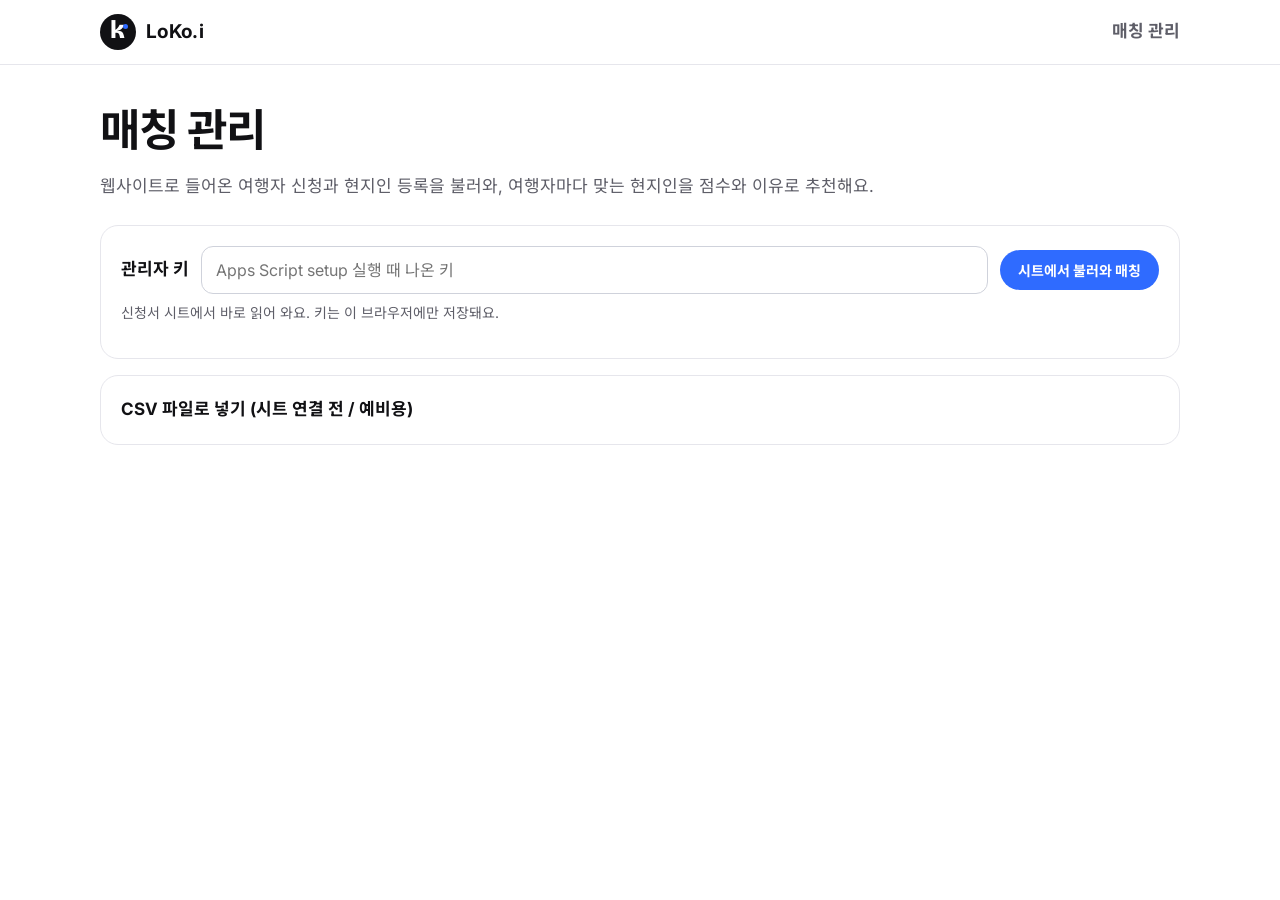
==== admin/index.html @ ffa2587c "Admin: explain verified filter, re-run when toggled Co-Authored-By: Claude Opus 5.5 <noreply@anthrop" ====
<!doctype html>
<html lang="ko">
<head>
<meta charset="utf-8">
<meta name="viewport" content="width=device-width, initial-scale=1">
<meta name="robots" content="noindex, nofollow">
<title>매칭 관리 — LoKo.i</title>
<link rel="preconnect" href="https://fonts.googleapis.com">
<link rel="preconnect" href="https://fonts.gstatic.com" crossorigin>
<link rel="stylesheet" href="https://fonts.googleapis.com/css2?family=Bricolage+Grotesque:opsz,wght@12..96,800&family=Inter:wght@400;500;600;700&family=Noto+Sans+KR:wght@400;500;700&display=swap">
<link rel="stylesheet" href="../assets/style.css">
<style>
  .admin { padding-top: 32px; padding-bottom: 80px; }
  .admin h1 { font-family: var(--font-head); font-size: clamp(30px, 5vw, 44px); letter-spacing: -1px; margin: 0 0 6px; }
  .lead { color: var(--ink-3); margin: 0 0 24px; }
  .panel { border: 1px solid var(--line); border-radius: var(--radius); padding: 20px; background: #fff; }
  .loaders { display: grid; grid-template-columns: repeat(2, minmax(0, 1fr)); gap: 16px; margin-bottom: 16px; }
  @media (max-width: 700px) { .loaders { grid-template-columns: minmax(0, 1fr); } }
  .loaders label { font-weight: 700; display: block; margin-bottom: 8px; }
  .loaders input[type=file] { width: 100%; font: 15px var(--font-body); }
  .bar-row { display: flex; gap: 12px; flex-wrap: wrap; align-items: center; margin-bottom: 24px; }
  .stats { display: grid; grid-template-columns: repeat(4, minmax(0, 1fr)); gap: 12px; margin-bottom: 24px; }
  @media (max-width: 700px) { .stats { grid-template-columns: repeat(2, minmax(0, 1fr)); } }
  .stat { background: var(--bg-soft); border-radius: 14px; padding: 16px; }
  .stat b { display: block; font: 800 30px var(--font-head); }
  .stat span { color: var(--ink-3); font-size: 14px; }
  h2.sec { font-family: var(--font-head); font-size: 24px; margin: 28px 0 12px; letter-spacing: -.4px; }
  .match { display: grid; grid-template-columns: minmax(0, 1fr) 120px minmax(0, 1fr); gap: 16px; align-items: center; border: 1px solid var(--line); border-radius: 14px; padding: 16px; margin-bottom: 10px; background: #fff; }
  @media (max-width: 700px) { .match { grid-template-columns: minmax(0, 1fr); } }
  .who b { display: block; font-size: 16px; }
  .who small { color: var(--ink-3); font-size: 13px; }
  .score { text-align: center; }
  .score b { font: 800 34px var(--font-head); color: var(--accent-ink); line-height: 1; }
  .meter { height: 8px; background: var(--bg-soft); border-radius: 99px; overflow: hidden; margin-top: 8px; }
  .meter i { display: block; height: 100%; background: var(--accent); border-radius: 99px; }
  .reasons { grid-column: 1 / -1; display: flex; flex-wrap: wrap; gap: 6px; }
  .tag { font-size: 13px; padding: 4px 10px; border-radius: 99px; background: var(--accent-soft); color: var(--accent-ink); }
  .tag.warn { background: #FFF5DA; color: #6B4A00; }
  .tag.no { background: #FDECEC; color: var(--danger); }
  .tag.part { background: var(--bg-soft); color: var(--ink-3); }
  details.trav { border: 1px solid var(--line); border-radius: 14px; padding: 0 16px; margin-bottom: 8px; background: #fff; }
  details.trav summary { cursor: pointer; padding: 14px 0; font-weight: 700; min-height: 44px; }
  .pick { display: flex; gap: 12px; align-items: center; padding: 8px 0; border-top: 1px solid var(--line); flex-wrap: wrap; }
  .pick .n { font: 800 18px var(--font-head); width: 44px; color: var(--accent-ink); }
  .empty { color: var(--ink-3); }
  .note { font-size: 14px; color: var(--ink-3); margin-top: 6px; }
</style>
</head>
<body>
<header class="site-header">
  <div class="wrap">
    <a class="brand" href="../index.html"><span class="brand-mark" aria-hidden="true">k</span>LoKo.i</a>
    <span style="margin-left:auto;font-weight:700;color:var(--ink-3)">매칭 관리</span>
  </div>
</header>
<main class="wrap admin">
  <h1>매칭 관리</h1>
  <p class="lead">웹사이트로 들어온 여행자 신청과 현지인 등록을 불러와, 여행자마다 맞는 현지인을 점수와 이유로 추천해요.</p>

  <div class="panel" style="margin-bottom:16px">
    <div class="bar-row" style="margin-bottom:8px">
      <label for="akey" style="font-weight:700">관리자 키</label>
      <input id="akey" type="password" autocomplete="off" placeholder="Apps Script setup 실행 때 나온 키" style="flex:1 1 260px;min-width:0">
      <button class="btn btn-primary btn-sm" id="load" type="button">시트에서 불러와 매칭</button>
    </div>
    <p class="note" id="loadMsg">신청서 시트에서 바로 읽어 와요. 키는 이 브라우저에만 저장돼요.</p>
  </div>

  <details class="panel" style="padding:12px 20px"><summary style="cursor:pointer;font-weight:700;min-height:44px;display:flex;align-items:center">CSV 파일로 넣기 (시트 연결 전 / 예비용)</summary>
    <div class="loaders">
      <div><label for="fT">① 여행자 신청 CSV</label><input id="fT" type="file" accept=".csv,text/csv"></div>
      <div><label for="fL">② 현지인 등록 CSV</label><input id="fL" type="file" accept=".csv,text/csv"></div>
    </div>
    <div class="bar-row">
      <label class="check"><input type="checkbox" id="verified" checked><span>신원 확인 완료(status = 확인 완료)인 현지인만</span></label>
      <button class="btn btn-primary btn-sm" id="run" type="button">매칭 실행</button>
      <button class="btn btn-dark btn-sm" id="demo" type="button">예시 데이터로 보기</button>
    </div>
    <p class="note">시트 메뉴: 파일 › 다운로드 › 쉼표로 구분된 값(.csv). 탭마다 한 번씩 내려받으세요. 파일은 이 브라우저 안에서만 처리돼요.</p>
  </details>

  <div id="out" aria-live="polite"></div>
</main>
<script src="../assets/config.js"></script>
<script src="../assets/match.js"></script>
<script src="sample.js"></script>
<script>
(function () {
  var data = { travelers: null, locals: null };
  var LABEL = { activity: '활동', area: '지역', time: '시간', level: '언어', local: '한국인', balance: '배분' };

  function el(tag, cls, text) {
    var e = document.createElement(tag);
    if (cls) e.className = cls;
    if (text != null) e.textContent = text;
    return e;
  }
  function readFile(input, key) {
    input.addEventListener('change', function () {
      var f = input.files[0]; if (!f) return;
      var r = new FileReader();
      r.onload = function () { data[key] = LokoMatch.parseCSV(r.result); };
      r.readAsText(f, 'utf-8');
    });
  }
  readFile(document.getElementById('fT'), 'travelers');
  readFile(document.getElementById('fL'), 'locals');

  function byId(list) { var m = {}; list.forEach(function (x) { m[x.id] = x; }); return m; }

  var last = null;
  function render(travelers, locals, demo) {
    last = [travelers, locals, demo];
    var out = document.getElementById('out'); out.textContent = '';
    var now = new Date(), today = now.getFullYear() + '-' + ('0' + (now.getMonth() + 1)).slice(-2) + '-' + ('0' + now.getDate()).slice(-2);
    var allT = travelers.length, allL = locals.length;
    travelers = LokoMatch.active(travelers, demo ? '' : today, true);
    locals = LokoMatch.active(locals, '', false);
    var opts = { onlyVerified: document.getElementById('verified').checked, today: demo ? '' : today };
    var res = LokoMatch.assign(travelers, locals, opts);
    var rec = LokoMatch.recommend(travelers, locals, opts);
    var T = byId(travelers), L = byId(locals);

    if (demo) out.appendChild(el('p', 'form-msg warn', '예시 데이터예요. 실제 사람이 아닌 가상의 신청입니다.'));
    var stats = el('div', 'stats');
    [[travelers.length, '여행자 신청'], [locals.length, '현지인'], [res.matches.length, '배정 완료'], [res.unmatched.length, '배정 안 됨']]
      .forEach(function (s) { var d = el('div', 'stat'); d.appendChild(el('b', null, s[0])); d.appendChild(el('span', null, s[1])); stats.appendChild(d); });
    out.appendChild(stats);
    var verifiedN = locals.filter(function (l) { return /확인 완료|verified/i.test(l.status || ''); }).length;
    if (opts.onlyVerified && verifiedN < locals.length) out.appendChild(el('p', 'form-msg warn', '신원 확인 전 현지인 ' + (locals.length - verifiedN) + '명은 빠졌어요. 영상통화·신분 확인을 마치면 시트 status를 "확인 완료"로 바꿔 주세요. 미리 보려면 위의 체크를 끄세요.'));
    if (allT - travelers.length || allL - locals.length) out.appendChild(el('p', 'empty', '연결 완료·취소·보류이거나 여행이 끝난 신청 ' + (allT - travelers.length + allL - locals.length) + '건은 빼고 매칭했어요.'));

    out.appendChild(el('h2', 'sec', '추천 배정안'));
    if (!res.matches.length) out.appendChild(el('p', 'empty', '조건에 맞는 배정이 없어요.'));
    res.matches.forEach(function (m) {
      var t = T[m.travelerId], l = L[m.localId];
      var row = el('div', 'match');
      var a = el('div', 'who'); a.appendChild(el('b', null, t.name)); a.appendChild(el('small', null, (m.altDate ? m.altDate + ' (조정)' : (t.preferred_date || '날짜 미정')) + ' · ' + (t.country || '') + ' · ' + (t.group_size || '1') + '명 · ' + (t.activities || '')));
      var s = el('div', 'score'); s.appendChild(el('b', null, m.score)); var meter = el('div', 'meter'); var i = el('i'); i.style.width = m.score + '%'; meter.appendChild(i); s.appendChild(meter);
      var b = el('div', 'who'); b.appendChild(el('b', null, l.name)); b.appendChild(el('small', null, (l.languages || '') + ' · ' + (l.areas || '')));
      var rs = el('div', 'reasons');
      m.reasons.forEach(function (r) { rs.appendChild(el('span', /확인 필요/.test(r) ? 'tag warn' : 'tag', r)); });
      (m.warnings || []).forEach(function (w) { rs.appendChild(el('span', 'tag warn', '⚠ ' + w)); });
      Object.keys(m.parts).forEach(function (k) { rs.appendChild(el('span', 'tag part', LABEL[k] + ' ' + m.parts[k])); });
      row.appendChild(a); row.appendChild(s); row.appendChild(b); row.appendChild(rs);
      out.appendChild(row);
    });

    out.appendChild(el('h2', 'sec', '여행자별 후보 (상위 3명)'));
    rec.forEach(function (r) {
      var d = el('details', 'trav'); d.appendChild(el('summary', null, r.traveler.name + ' — 후보 ' + r.picks.length + '명'));
      if (!r.picks.length) d.appendChild(el('p', 'empty', '조건에 맞는 현지인이 없어요.'));
      r.picks.forEach(function (p) {
        var row = el('div', 'pick'); row.appendChild(el('span', 'n', p.score)); row.appendChild(el('b', null, p.localName));
        p.reasons.forEach(function (x) { row.appendChild(el('span', 'tag', x)); });
        (p.warnings || []).forEach(function (w) { row.appendChild(el('span', 'tag warn', '⚠ ' + w)); });
        d.appendChild(row);
      });
      r.excluded.forEach(function (x) {
        var row = el('div', 'pick'); row.appendChild(el('span', 'n', '—')); row.appendChild(el('span', null, x.localName));
        x.blocks.forEach(function (b) { row.appendChild(el('span', 'tag no', b)); });
        d.appendChild(row);
      });
      out.appendChild(d);
    });
  }

  document.getElementById('run').addEventListener('click', function () {
    if (!data.travelers || !data.locals) { document.getElementById('out').textContent = ''; document.getElementById('out').appendChild(el('p', 'form-msg err', '두 CSV 파일을 모두 넣어 주세요.')); return; }
    render(data.travelers, data.locals, false);
  });
  document.getElementById('demo').addEventListener('click', function () {
    render(LOKOI_SAMPLE.travelers, LOKOI_SAMPLE.locals, true);
  });
  // 시트에서 바로 불러오기 (Apps Script doGet + 관리자 키)
  var keyInput = document.getElementById('akey'), msg = document.getElementById('loadMsg');
  try { keyInput.value = localStorage.getItem('lokoi_admin_key') || ''; } catch (e) {}
  document.getElementById('load').addEventListener('click', function () {
    var cfg = window.LOKOI_CONFIG || {}, key = keyInput.value.trim();
    if (!cfg.ENDPOINT) { msg.textContent = '신청서 연결(assets/config.js의 ENDPOINT)이 아직 비어 있어요.'; return; }
    if (!key) { msg.textContent = '관리자 키를 넣어 주세요.'; keyInput.focus(); return; }
    try { localStorage.setItem('lokoi_admin_key', key); } catch (e) {}
    msg.textContent = '불러오는 중…';
    fetch(cfg.ENDPOINT + '?key=' + encodeURIComponent(key))
      .then(function (r) { return r.json(); })
      .then(function (d) {
        if (!d.travelers) { msg.textContent = '키가 맞지 않아요. Apps Script 실행 기록의 키를 확인해 주세요.'; return; }
        msg.textContent = '여행자 ' + d.travelers.length + '건, 현지인 ' + d.locals.length + '명을 불러왔어요.';
        render(d.travelers, d.locals, false);
      })
      .catch(function () { msg.textContent = '불러오지 못했어요. 인터넷 연결이나 배포 주소를 확인해 주세요.'; });
  });

  document.getElementById('verified').addEventListener('change', function () { if (last) render(last[0], last[1], last[2]); });
  if (/[?&]demo=1/.test(location.search)) render(LOKOI_SAMPLE.travelers, LOKOI_SAMPLE.locals, true);
})();
</script>
</body>
</html>
---- assets/style.css ----
/* LoKo.i — site styles */
:root {
  --ink: #111114;
  --ink-2: #3A3A42;
  --ink-3: #5E5E68;
  --line: #E6E6EC;
  --bg: #FFFFFF;
  --bg-soft: #F5F6F9;
  --accent: #2F6BFF;
  --accent-ink: #1A4FD6;
  --accent-soft: #EAF0FF;
  --danger: #C62828;
  --ok: #1E7A3C;
  --radius: 18px;
  --wrap: 1120px;
  --font-head: "Bricolage Grotesque", "Noto Sans TC", "Noto Sans KR", system-ui, sans-serif;
  --font-body: Inter, "Noto Sans TC", "Noto Sans KR", system-ui, -apple-system, sans-serif;
}

*, *::before, *::after { box-sizing: border-box; }
html { scroll-behavior: smooth; -webkit-text-size-adjust: 100%; }
body {
  margin: 0;
  background: var(--bg);
  color: var(--ink);
  font-family: var(--font-body);
  font-size: 17px;
  line-height: 1.6;
}
img { max-width: 100%; display: block; }
a { color: var(--accent-ink); }
a:hover { color: var(--ink); }
:focus-visible { outline: 3px solid var(--accent); outline-offset: 3px; border-radius: 6px; }

.wrap { width: 100%; max-width: var(--wrap); margin: 0 auto; padding: 0 20px; }
.skip { position: absolute; left: -999px; top: 8px; background: var(--ink); color: #fff; padding: 8px 14px; border-radius: 8px; z-index: 50; }
.skip:focus { left: 12px; }

/* ---------- header ---------- */
.site-header {
  position: sticky; top: 0; z-index: 20;
  background: rgba(255, 255, 255, 0.92);
  backdrop-filter: saturate(1.4) blur(10px);
  border-bottom: 1px solid var(--line);
}
.site-header .wrap { display: flex; align-items: center; gap: 16px; min-height: 64px; flex-wrap: wrap; }
.brand { display: flex; align-items: center; gap: 10px; text-decoration: none; color: var(--ink); font-weight: 700; font-size: 19px; letter-spacing: .3px; }
.brand-mark {
  width: 36px; height: 36px; border-radius: 50%; background: var(--ink); color: #fff;
  display: grid; place-items: center; position: relative;
  font-family: var(--font-head); font-weight: 800; font-size: 25px; line-height: 1; padding-bottom: 3px;
}
.brand-mark::after { content: ""; position: absolute; width: 5px; height: 5px; border-radius: 50%; background: var(--accent); top: 10px; right: 8px; }
.nav { display: flex; gap: 22px; margin-left: auto; flex-wrap: wrap; }
.nav a { color: var(--ink-2); text-decoration: none; font-size: 15px; font-weight: 500; }
.nav a:hover { color: var(--ink); }
.header-tools { display: flex; align-items: center; gap: 10px; }
.lang-select {
  appearance: none; border: 1px solid var(--line); background: #fff; color: var(--ink);
  font: 500 14px var(--font-body); padding: 8px 30px 8px 12px; border-radius: 999px; min-height: 40px;
  background-image: url("data:image/svg+xml,%3Csvg xmlns='http://www.w3.org/2000/svg' width='12' height='12' viewBox='0 0 24 24' fill='none' stroke='%23111114' stroke-width='2.5' stroke-linecap='round'%3E%3Cpath d='M6 9l6 6 6-6'/%3E%3C/svg%3E");
  background-repeat: no-repeat; background-position: right 11px center;
}
@media (max-width: 860px) {
  .nav { order: 3; width: 100%; margin: 0 0 10px; gap: 16px; overflow-x: auto; flex-wrap: nowrap; }
  .nav a { white-space: nowrap; font-size: 14px; }
  .header-tools { margin-left: auto; }
}

/* ---------- buttons ---------- */
.btn {
  display: inline-flex; align-items: center; justify-content: center; gap: 8px;
  min-height: 48px; padding: 0 22px; border-radius: 999px;
  font: 700 16px var(--font-body); text-decoration: none; cursor: pointer;
  border: 2px solid transparent; transition: background .15s, color .15s, border-color .15s;
  white-space: nowrap;
}
.btn-primary { background: var(--accent); color: #fff; }
.btn-primary:hover { background: var(--accent-ink); color: #fff; }
.btn-ghost { background: transparent; color: #fff; border-color: rgba(255,255,255,.75); }
.btn-ghost:hover { background: #fff; color: var(--ink); }
.btn-dark { background: var(--ink); color: #fff; }
.btn-dark:hover { background: #2B2B33; color: #fff; }
.btn-sm { min-height: 40px; padding: 0 16px; font-size: 14px; }
.btn[disabled] { opacity: .6; cursor: progress; }

/* ---------- hero ---------- */
.hero {
  position: relative; color: #fff; min-height: min(88vh, 760px);
  display: flex; align-items: flex-end; overflow: hidden; background: #2A2A30;
}
.hero img { position: absolute; inset: 0; width: 100%; height: 100%; object-fit: cover; object-position: center 45%; }
.hero::after {
  content: ""; position: absolute; inset: 0;
  background: linear-gradient(to bottom, rgba(17,17,20,.2) 0%, rgba(17,17,20,.15) 25%, rgba(17,17,20,.55) 45%, rgba(17,17,20,.85) 70%, rgba(17,17,20,.95) 100%);
}
.hero .wrap { position: relative; z-index: 1; padding-top: 120px; padding-bottom: 56px; }
.eyebrow { display: inline-flex; align-items: center; gap: 10px; font-size: 14px; font-weight: 700; letter-spacing: 2.5px; text-transform: uppercase; color: #D7D9E2; }
.eyebrow::before { content: ""; width: 9px; height: 9px; border-radius: 50%; background: var(--accent); }
.hero h1 {
  font-family: var(--font-head); font-weight: 800; letter-spacing: -1.5px;
  font-size: clamp(42px, 8vw, 84px); line-height: 1.02; margin: 14px 0 16px; max-width: 14ch;
}
html[data-lang="zh"] .hero h1, html[data-lang="ko"] .hero h1 { max-width: none; word-break: keep-all; }
.hero p { font-size: clamp(17px, 2.2vw, 20px); color: #E9EAF0; max-width: 40ch; margin: 0 0 28px; }
.hero-cta { display: flex; gap: 12px; flex-wrap: wrap; }
.hero-badges { display: flex; gap: 10px; flex-wrap: wrap; margin-top: 28px; }
.badge { font-size: 14px; font-weight: 600; padding: 6px 12px; border-radius: 999px; background: rgba(255,255,255,.14); border: 1px solid rgba(255,255,255,.28); color: #fff; }

/* ---------- sections ---------- */
section { padding: 84px 0; }
.section-soft { background: var(--bg-soft); }
.section-head { max-width: 680px; margin-bottom: 40px; }
.section-head .kicker { font-size: 14px; font-weight: 700; letter-spacing: 2px; text-transform: uppercase; color: var(--accent-ink); }
.section-head h2 { font-family: var(--font-head); font-weight: 800; letter-spacing: -1px; font-size: clamp(32px, 5vw, 48px); line-height: 1.08; margin: 8px 0 12px; }
.section-head p { color: var(--ink-3); margin: 0; font-size: 18px; }

.steps { display: grid; grid-template-columns: repeat(3, minmax(0, 1fr)); gap: 20px; counter-reset: step; list-style: none; padding: 0; margin: 0; }
.step { background: #fff; border: 1px solid var(--line); border-radius: var(--radius); padding: 28px; }
.step-num { width: 44px; height: 44px; border-radius: 50%; background: var(--accent); color: #fff; display: grid; place-items: center; font: 800 18px var(--font-head); margin-bottom: 18px; }
.step h3 { font-size: 20px; margin: 0 0 6px; line-height: 1.3; }
.step p { margin: 0; color: var(--ink-3); font-size: 16px; }
@media (max-width: 820px) { .steps { grid-template-columns: minmax(0, 1fr); } }

.acts { display: grid; grid-template-columns: repeat(3, minmax(0, 1fr)); gap: 16px; }
.act { display: flex; gap: 16px; align-items: flex-start; padding: 22px; border-radius: var(--radius); background: #fff; border: 1px solid var(--line); }
.act-icon { flex: none; width: 48px; height: 48px; border-radius: 14px; background: var(--accent-soft); display: grid; place-items: center; }
.act-icon svg { width: 26px; height: 26px; stroke: var(--accent-ink); }
.act h3 { margin: 0 0 2px; font-size: 18px; line-height: 1.3; }
.act p { margin: 0; color: var(--ink-3); font-size: 15px; }
@media (max-width: 900px) { .acts { grid-template-columns: repeat(2, minmax(0, 1fr)); } }
@media (max-width: 600px) { .acts { grid-template-columns: minmax(0, 1fr); } }

.tips { display: grid; grid-template-columns: repeat(4, minmax(0, 1fr)); gap: 14px; }
.tip { position: relative; border-radius: var(--radius); overflow: hidden; aspect-ratio: 4 / 5; background: #ddd; color: #fff; }
.tip img { width: 100%; height: 100%; object-fit: cover; }
.tip-cap { position: absolute; inset: auto 0 0 0; padding: 40px 16px 16px; background: linear-gradient(to bottom, rgba(17,17,20,0), rgba(17,17,20,.85)); font-weight: 700; font-size: 16px; line-height: 1.3; }
.tip-cap small { display: block; font-weight: 500; color: #D7D9E2; font-size: 13px; margin-top: 2px; }
@media (max-width: 900px) { .tips { grid-template-columns: repeat(2, minmax(0, 1fr)); } }
.tips-foot { margin-top: 24px; display: flex; gap: 12px; flex-wrap: wrap; align-items: center; }

.safety { display: grid; grid-template-columns: minmax(0, 1fr) minmax(0, 1fr); gap: 40px; align-items: start; }
.rules { list-style: none; padding: 0; margin: 0; display: grid; gap: 12px; }
.rules li { display: flex; gap: 12px; align-items: flex-start; background: #fff; border: 1px solid var(--line); border-radius: 14px; padding: 14px 16px; font-size: 16px; }
.rules svg { flex: none; width: 22px; height: 22px; margin-top: 2px; stroke: var(--ok); }
.note-box { background: var(--ink); color: #fff; border-radius: var(--radius); padding: 28px; }
.note-box h3 { font-family: var(--font-head); font-size: 26px; margin: 0 0 8px; letter-spacing: -.5px; }
.note-box p { margin: 0 0 12px; color: #D7D9E2; }
@media (max-width: 860px) { .safety { grid-template-columns: minmax(0, 1fr); } }

.band { background: var(--accent); color: #fff; border-radius: 24px; padding: 44px; display: flex; gap: 24px; align-items: center; justify-content: space-between; flex-wrap: wrap; }
.band h2 { font-family: var(--font-head); font-size: clamp(28px, 4vw, 40px); margin: 0 0 6px; letter-spacing: -1px; line-height: 1.1; }
.band p { margin: 0; color: #E6ECFF; max-width: 48ch; }
.band .btn { background: #fff; color: var(--ink); }
.band .btn:hover { background: var(--ink); color: #fff; }

.faq { max-width: 780px; display: grid; gap: 10px; }
.faq details { border: 1px solid var(--line); border-radius: 14px; background: #fff; padding: 0 18px; }
.faq summary { cursor: pointer; font-weight: 700; padding: 16px 0; list-style: none; display: flex; justify-content: space-between; gap: 16px; min-height: 44px; }
.faq summary::-webkit-details-marker { display: none; }
.faq summary::after { content: "+"; font-size: 22px; line-height: 1; color: var(--accent-ink); }
.faq details[open] summary::after { content: "–"; }
.faq details p { margin: 0 0 16px; color: var(--ink-3); }

/* ---------- footer ---------- */
.site-footer { border-top: 1px solid var(--line); padding: 36px 0 44px; color: var(--ink-3); font-size: 15px; }
.site-footer .wrap { display: flex; gap: 16px 28px; flex-wrap: wrap; align-items: center; justify-content: space-between; }
.site-footer nav { display: flex; gap: 20px; flex-wrap: wrap; }
.site-footer a { color: var(--ink-2); }

/* ---------- forms ---------- */
.page-head { padding-top: 56px; padding-bottom: 24px; }
.page-head h1 { font-family: var(--font-head); font-weight: 800; letter-spacing: -1.2px; font-size: clamp(34px, 6vw, 56px); line-height: 1.05; margin: 8px 0 12px; }
.page-head p { color: var(--ink-3); font-size: 18px; max-width: 60ch; margin: 0; }
.form-wrap { padding-top: 8px; padding-bottom: 80px; }
form.lk-form { max-width: 760px; display: grid; gap: 22px; }
fieldset { border: 1px solid var(--line); border-radius: var(--radius); padding: 24px; margin: 0; display: grid; gap: 20px; background: #fff; min-width: 0; }
legend { font-family: var(--font-head); font-weight: 800; font-size: 22px; padding: 0 8px; letter-spacing: -.3px; }
.field { display: grid; gap: 8px; min-width: 0; }
.field > label, .field > .label { font-weight: 700; font-size: 16px; }
.req { color: var(--danger); margin-left: 2px; }
.hint { color: var(--ink-3); font-size: 14px; margin-top: -4px; }
.row-2 { display: grid; grid-template-columns: repeat(2, minmax(0, 1fr)); gap: 16px; }
@media (max-width: 600px) { .row-2 { grid-template-columns: minmax(0, 1fr); } fieldset { padding: 18px; } }
input[type="text"], input[type="email"], input[type="date"], input[type="tel"], input[type="password"], select, textarea {
  width: 100%; min-height: 48px; padding: 12px 14px; border-radius: 12px; border: 1.5px solid #CFD2DB;
  font: 400 16px var(--font-body); color: var(--ink); background: #fff;
}
textarea { min-height: 110px; resize: vertical; }
input:focus, select:focus, textarea:focus { border-color: var(--accent); outline: none; box-shadow: 0 0 0 3px rgba(47,107,255,.2); }
.choices { display: flex; flex-wrap: wrap; gap: 8px; }
.chip { position: relative; }
.chip input { position: absolute; opacity: 0; width: 1px; height: 1px; }
.chip span { display: inline-flex; align-items: center; min-height: 44px; padding: 8px 16px; border-radius: 999px; border: 1.5px solid #CFD2DB; background: #fff; font-size: 15px; cursor: pointer; user-select: none; }
.chip input:checked + span { background: var(--accent-soft); border-color: var(--accent); color: var(--accent-ink); font-weight: 700; }
.chip input:focus-visible + span { outline: 3px solid var(--accent); outline-offset: 2px; }
.consent { border: 1px solid var(--line); border-radius: 14px; padding: 16px; background: var(--bg-soft); }
.consent details { margin-bottom: 10px; }
.consent summary { cursor: pointer; font-weight: 700; min-height: 32px; }
.consent ul { margin: 8px 0 0; padding-left: 20px; color: var(--ink-2); font-size: 14px; }
.check { display: flex; gap: 10px; align-items: flex-start; font-size: 15px; font-weight: 600; cursor: pointer; }
.check input { width: 22px; height: 22px; margin: 1px 0 0; accent-color: var(--accent); flex: none; }
.hp { position: absolute; left: -5000px; width: 1px; height: 1px; overflow: hidden; }
.form-actions { display: flex; gap: 14px; align-items: center; flex-wrap: wrap; }
.form-msg { padding: 14px 16px; border-radius: 12px; font-weight: 600; }
.form-msg.err { background: #FDECEC; color: var(--danger); }
.form-msg.warn { background: #FFF5DA; color: #6B4A00; }
[data-endpoint-warning] { margin-bottom: 20px; max-width: 760px; }
.done { max-width: 760px; text-align: left; padding: 36px; border-radius: var(--radius); background: var(--accent-soft); }
.done h2 { font-family: var(--font-head); font-size: 32px; margin: 0 0 8px; letter-spacing: -.8px; }
.done p { margin: 0 0 16px; color: var(--ink-2); }
[hidden] { display: none !important; }

.prose { padding-bottom: 80px; }
.prose > * { max-width: 760px; }
.prose h2 { font-family: var(--font-head); font-size: 24px; margin: 32px 0 8px; }
.prose ul { padding-left: 20px; }
.prose li { margin-bottom: 6px; }
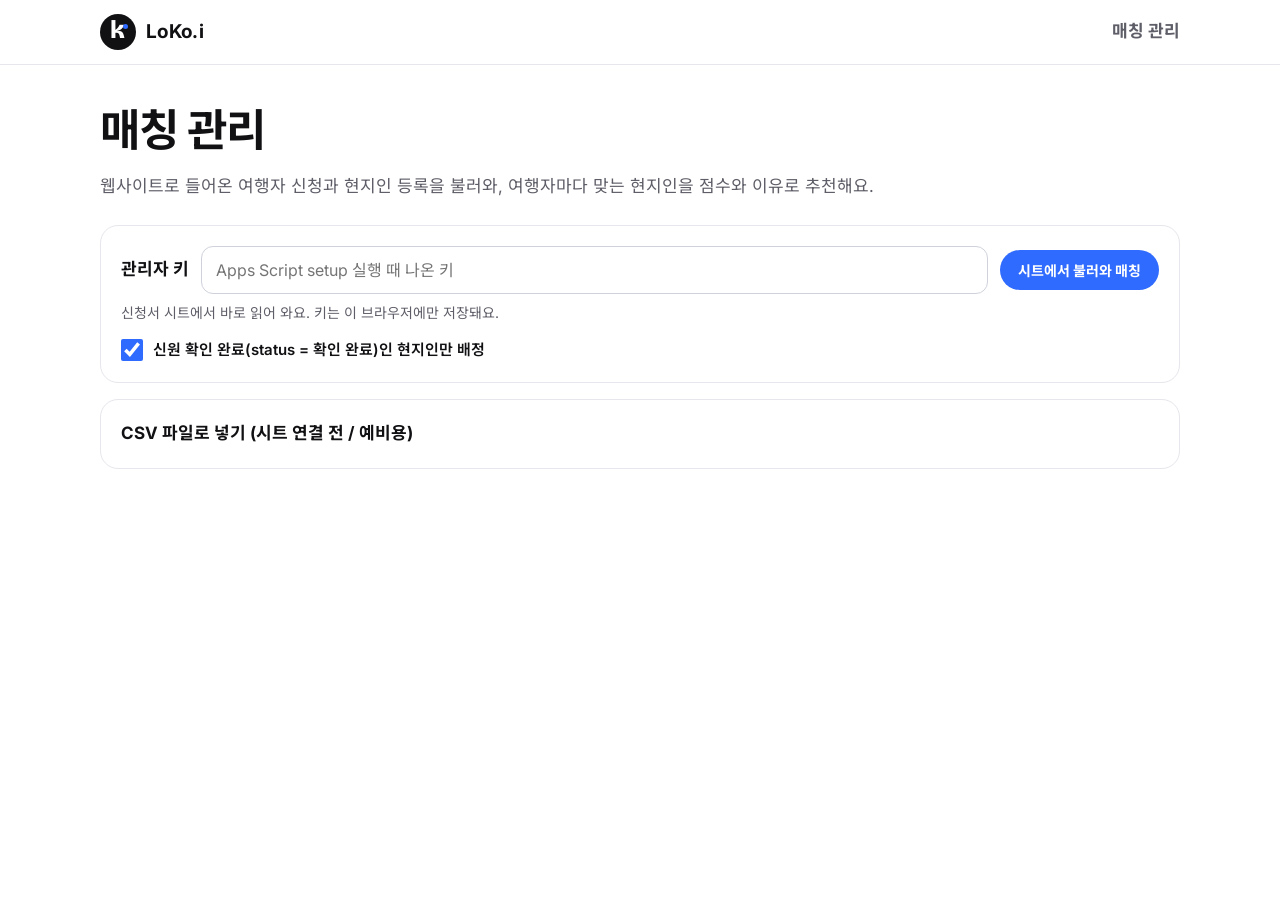
==== commit b3a5be95: "Admin: move verified-only toggle out of the CSV panel Co-Authored-By: Claude Opus 5.5 <noreply@anthr" ====
--- a/admin/index.html
+++ b/admin/index.html
@@ -64,6 +64,7 @@
       <button class="btn btn-primary btn-sm" id="load" type="button">시트에서 불러와 매칭</button>
     </div>
     <p class="note" id="loadMsg">신청서 시트에서 바로 읽어 와요. 키는 이 브라우저에만 저장돼요.</p>
+    <label class="check" style="margin-top:8px"><input type="checkbox" id="verified" checked><span>신원 확인 완료(status = 확인 완료)인 현지인만 배정</span></label>
   </div>
 
   <details class="panel" style="padding:12px 20px"><summary style="cursor:pointer;font-weight:700;min-height:44px;display:flex;align-items:center">CSV 파일로 넣기 (시트 연결 전 / 예비용)</summary>
@@ -72,7 +73,6 @@
       <div><label for="fL">② 현지인 등록 CSV</label><input id="fL" type="file" accept=".csv,text/csv"></div>
     </div>
     <div class="bar-row">
-      <label class="check"><input type="checkbox" id="verified" checked><span>신원 확인 완료(status = 확인 완료)인 현지인만</span></label>
       <button class="btn btn-primary btn-sm" id="run" type="button">매칭 실행</button>
       <button class="btn btn-dark btn-sm" id="demo" type="button">예시 데이터로 보기</button>
     </div>
